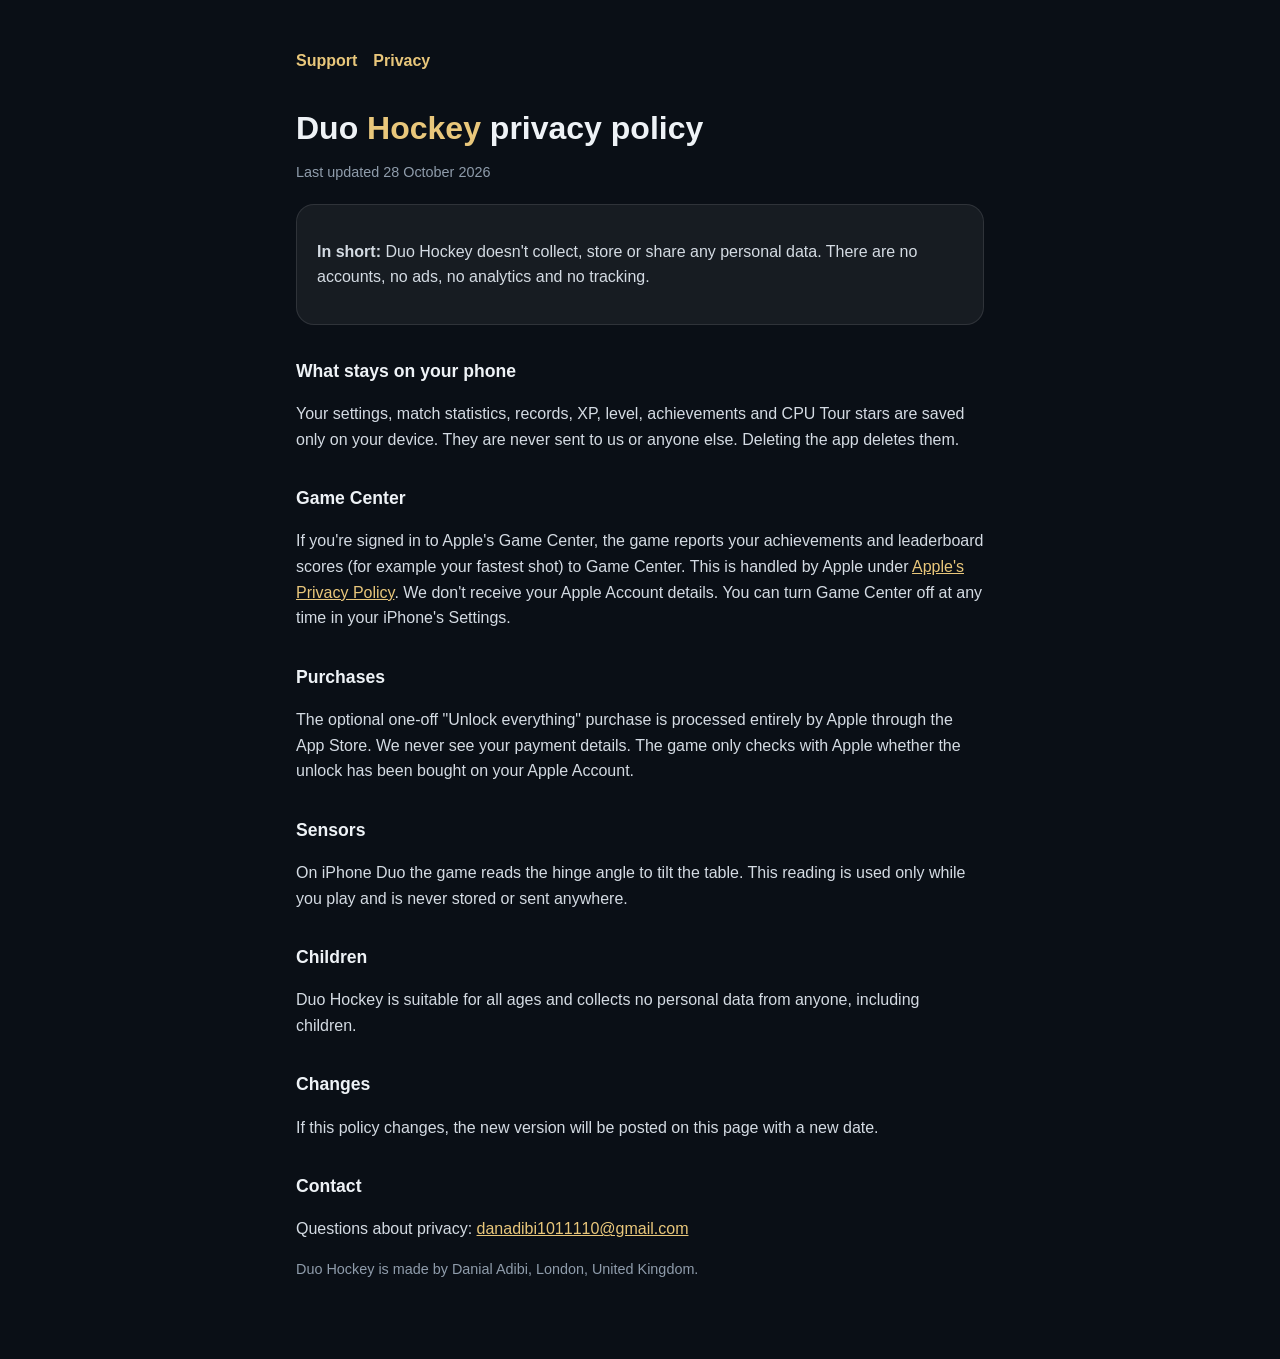
==== privacy.html @ e798f8a5 "Duo Hockey support and privacy pages Co-Authored-By: Claude Opus 5.5 <noreply@anthropic.com> Claude-" ====
<!doctype html>
<html lang="en-GB"><head><meta charset="utf-8"><meta name="viewport" content="width=device-width,initial-scale=1">
<title>Duo Hockey Privacy Policy</title><link rel="stylesheet" href="style.css"></head>
<body><main>
<nav><a href="index.html">Support</a><a href="privacy.html">Privacy</a></nav>
<h1>Duo <i>Hockey</i> privacy policy</h1>
<p class="muted">Last updated 28 October 2026</p>

<div class="card"><p><strong>In short:</strong> Duo Hockey doesn't collect, store or share any personal data. There are no accounts, no ads, no analytics and no tracking.</p></div>

<h2>What stays on your phone</h2>
<p>Your settings, match statistics, records, XP, level, achievements and CPU Tour stars are saved only on your device. They are never sent to us or anyone else. Deleting the app deletes them.</p>

<h2>Game Center</h2>
<p>If you're signed in to Apple's Game Center, the game reports your achievements and leaderboard scores (for example your fastest shot) to Game Center. This is handled by Apple under <a href="https://www.apple.com/legal/privacy/">Apple's Privacy Policy</a>. We don't receive your Apple Account details. You can turn Game Center off at any time in your iPhone's Settings.</p>

<h2>Purchases</h2>
<p>The optional one-off "Unlock everything" purchase is processed entirely by Apple through the App Store. We never see your payment details. The game only checks with Apple whether the unlock has been bought on your Apple Account.</p>

<h2>Sensors</h2>
<p>On iPhone Duo the game reads the hinge angle to tilt the table. This reading is used only while you play and is never stored or sent anywhere.</p>

<h2>Children</h2>
<p>Duo Hockey is suitable for all ages and collects no personal data from anyone, including children.</p>

<h2>Changes</h2>
<p>If this policy changes, the new version will be posted on this page with a new date.</p>

<h2>Contact</h2>
<p>Questions about privacy: <a href="mailto:danadibi1011110@gmail.com">danadibi1011110@gmail.com</a></p>
<p class="muted">Duo Hockey is made by Danial Adibi, London, United Kingdom.</p>
</main></body></html>
---- style.css ----
:root{--bg:#0a0f16;--text:#eef2f6;--muted:#8f9cab;--champ:#e9c77b;--card:rgba(255,255,255,.055);--hair:rgba(255,255,255,.1)}
*{box-sizing:border-box}body{margin:0;background:var(--bg);color:var(--text);font:16px/1.6 -apple-system,BlinkMacSystemFont,"Segoe UI",sans-serif}
main{max-width:720px;margin:0 auto;padding:48px 16px 64px}
h1{font-size:2rem;line-height:1.15;margin:0 0 6px}h1 i{font-style:normal;color:var(--champ)}
h2{font-size:1.1rem;margin:32px 0 6px}p,li{color:#d4dbe3}.muted{color:var(--muted);font-size:.9rem}
a{color:var(--champ)}.card{background:var(--card);border:1px solid var(--hair);border-radius:18px;padding:18px 20px;margin-top:20px}
nav{display:flex;gap:16px;margin-bottom:36px;font-weight:600}nav a{text-decoration:none}
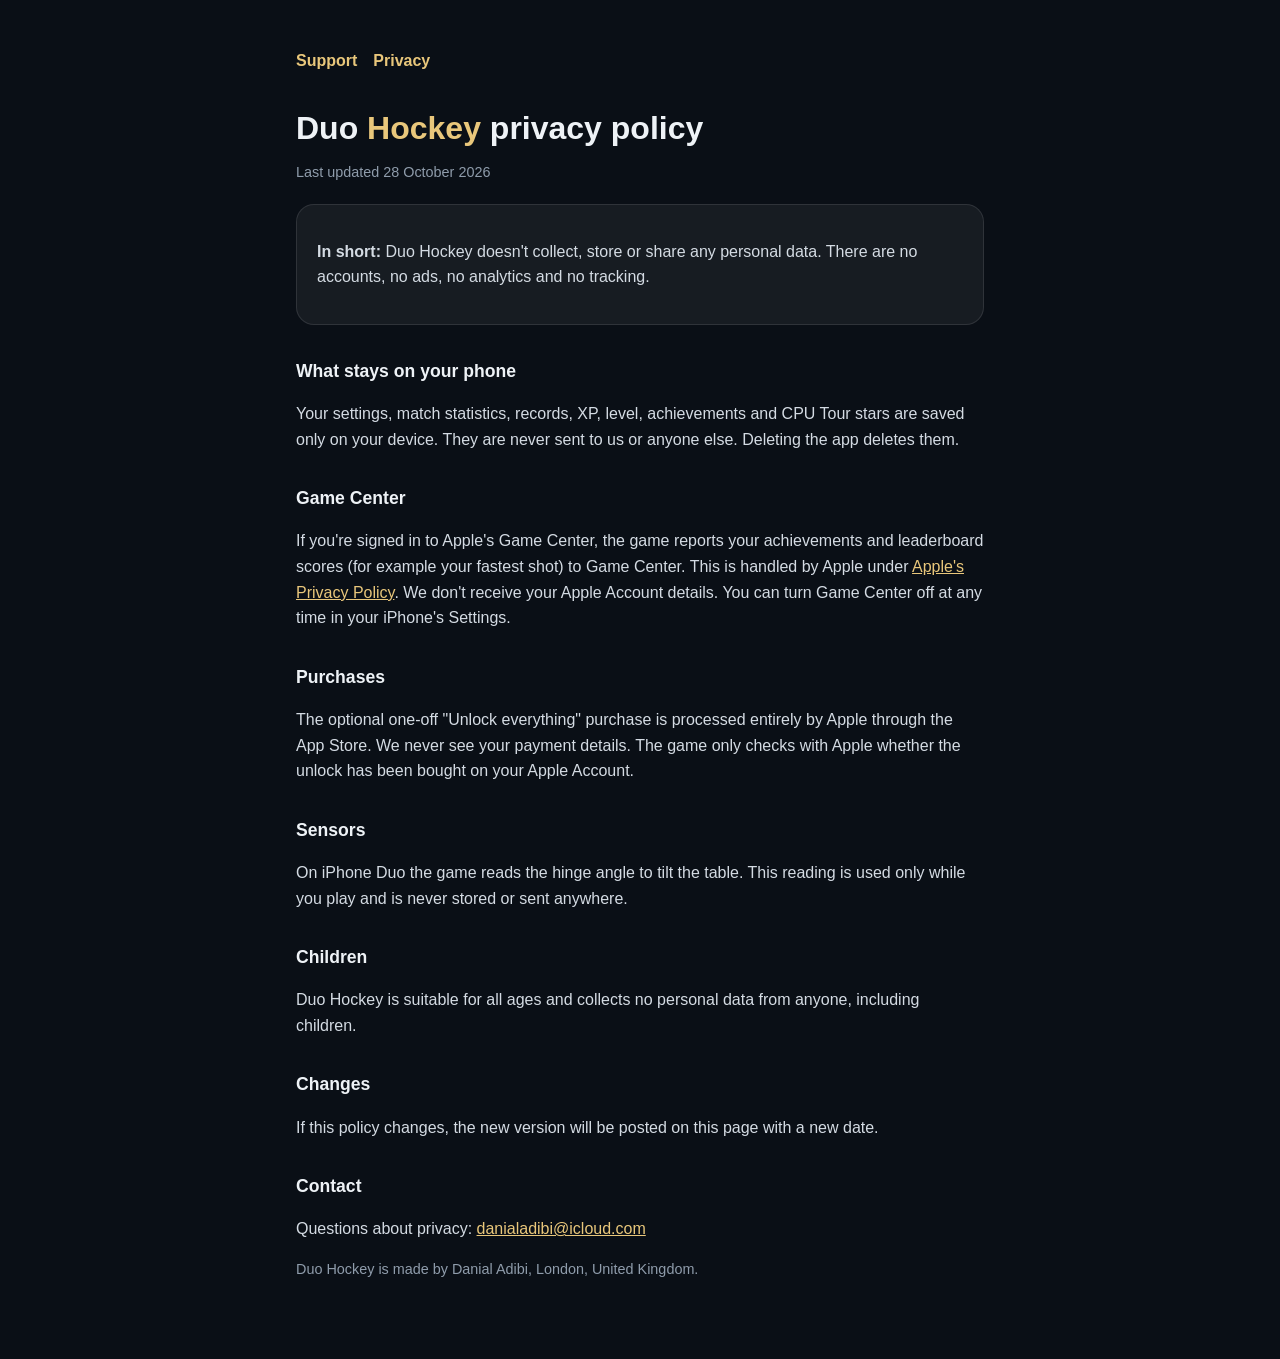
==== commit 21abf762: "Contact email: iCloud Co-Authored-By: Claude Opus 5.5 <noreply@anthropic.com> Claude-Session: https:" ====
--- a/privacy.html
+++ b/privacy.html
@@ -27,6 +27,6 @@
 <p>If this policy changes, the new version will be posted on this page with a new date.</p>
 
 <h2>Contact</h2>
-<p>Questions about privacy: <a href="mailto:danadibi1011110@gmail.com">danadibi1011110@gmail.com</a></p>
+<p>Questions about privacy: <a href="mailto:danialadibi@icloud.com">danialadibi@icloud.com</a></p>
 <p class="muted">Duo Hockey is made by Danial Adibi, London, United Kingdom.</p>
 </main></body></html>
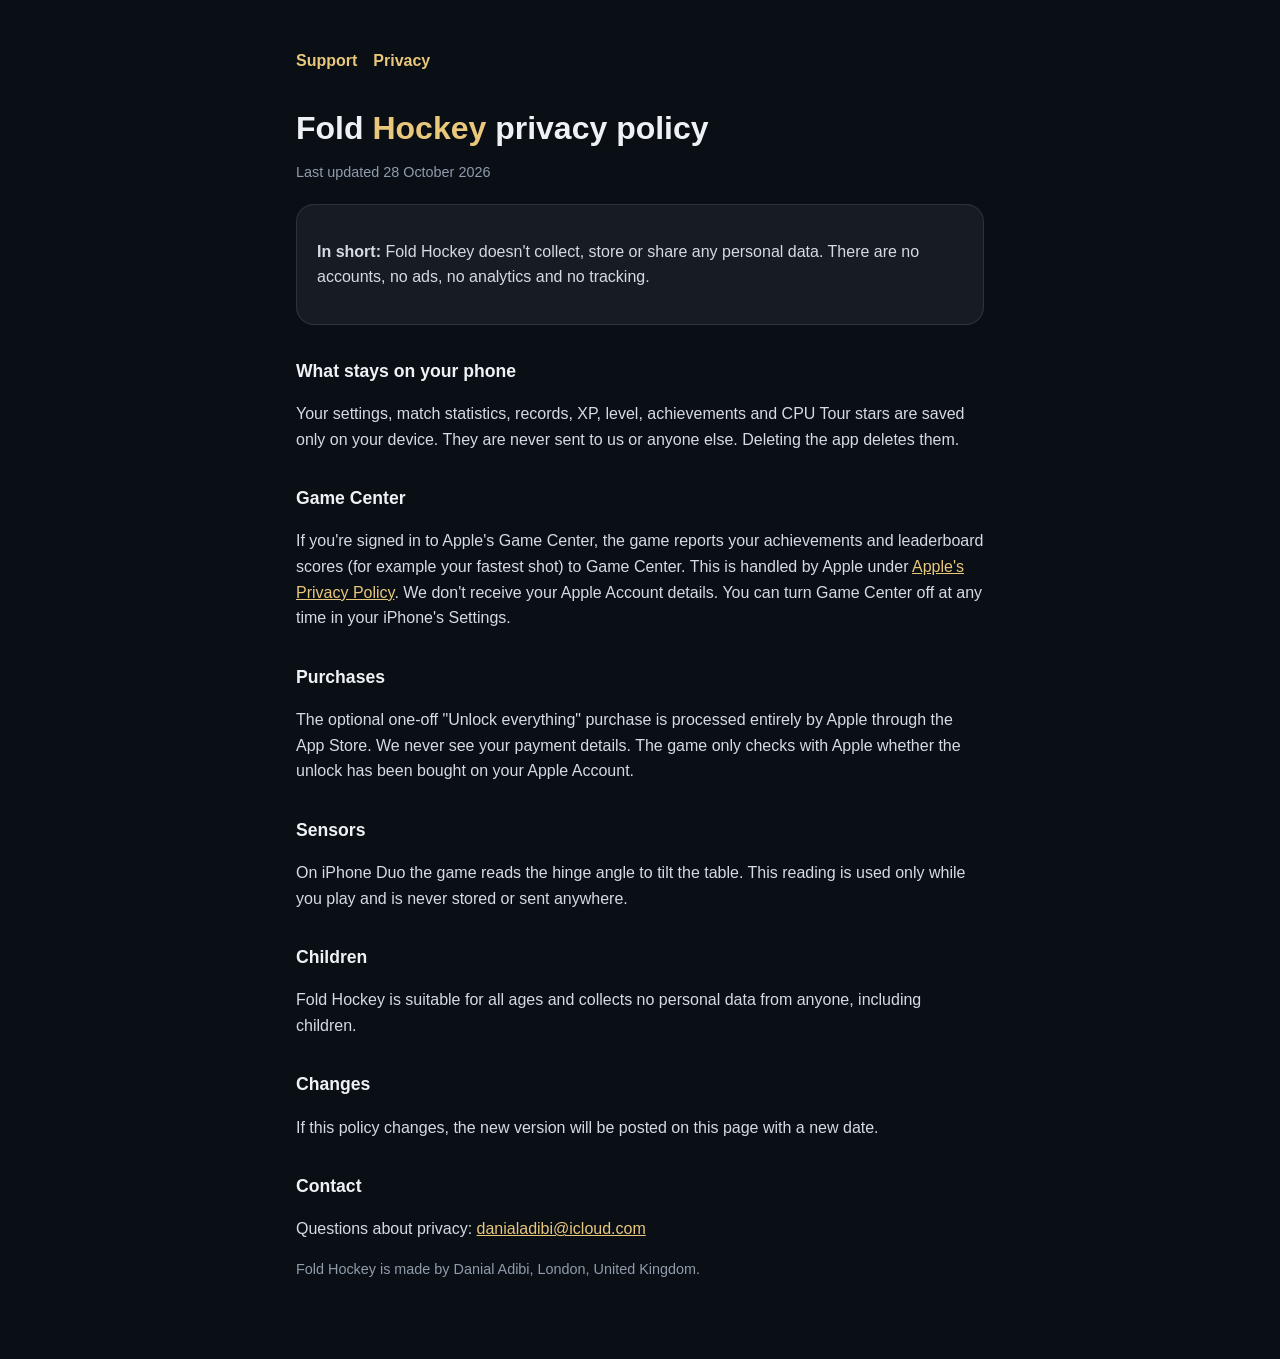
==== commit 48f0dd30: "Rename to Fold Hockey Co-Authored-By: Claude Opus 5.5 <noreply@anthropic.com> Claude-Session: https:" ====
--- a/privacy.html
+++ b/privacy.html
@@ -1,12 +1,12 @@
 <!doctype html>
 <html lang="en-GB"><head><meta charset="utf-8"><meta name="viewport" content="width=device-width,initial-scale=1">
-<title>Duo Hockey Privacy Policy</title><link rel="stylesheet" href="style.css"></head>
+<title>Fold Hockey Privacy Policy</title><link rel="stylesheet" href="style.css"></head>
 <body><main>
 <nav><a href="index.html">Support</a><a href="privacy.html">Privacy</a></nav>
-<h1>Duo <i>Hockey</i> privacy policy</h1>
+<h1>Fold <i>Hockey</i> privacy policy</h1>
 <p class="muted">Last updated 28 October 2026</p>
 
-<div class="card"><p><strong>In short:</strong> Duo Hockey doesn't collect, store or share any personal data. There are no accounts, no ads, no analytics and no tracking.</p></div>
+<div class="card"><p><strong>In short:</strong> Fold Hockey doesn't collect, store or share any personal data. There are no accounts, no ads, no analytics and no tracking.</p></div>
 
 <h2>What stays on your phone</h2>
 <p>Your settings, match statistics, records, XP, level, achievements and CPU Tour stars are saved only on your device. They are never sent to us or anyone else. Deleting the app deletes them.</p>
@@ -21,12 +21,12 @@
 <p>On iPhone Duo the game reads the hinge angle to tilt the table. This reading is used only while you play and is never stored or sent anywhere.</p>
 
 <h2>Children</h2>
-<p>Duo Hockey is suitable for all ages and collects no personal data from anyone, including children.</p>
+<p>Fold Hockey is suitable for all ages and collects no personal data from anyone, including children.</p>
 
 <h2>Changes</h2>
 <p>If this policy changes, the new version will be posted on this page with a new date.</p>
 
 <h2>Contact</h2>
 <p>Questions about privacy: <a href="mailto:danialadibi@icloud.com">danialadibi@icloud.com</a></p>
-<p class="muted">Duo Hockey is made by Danial Adibi, London, United Kingdom.</p>
+<p class="muted">Fold Hockey is made by Danial Adibi, London, United Kingdom.</p>
 </main></body></html>
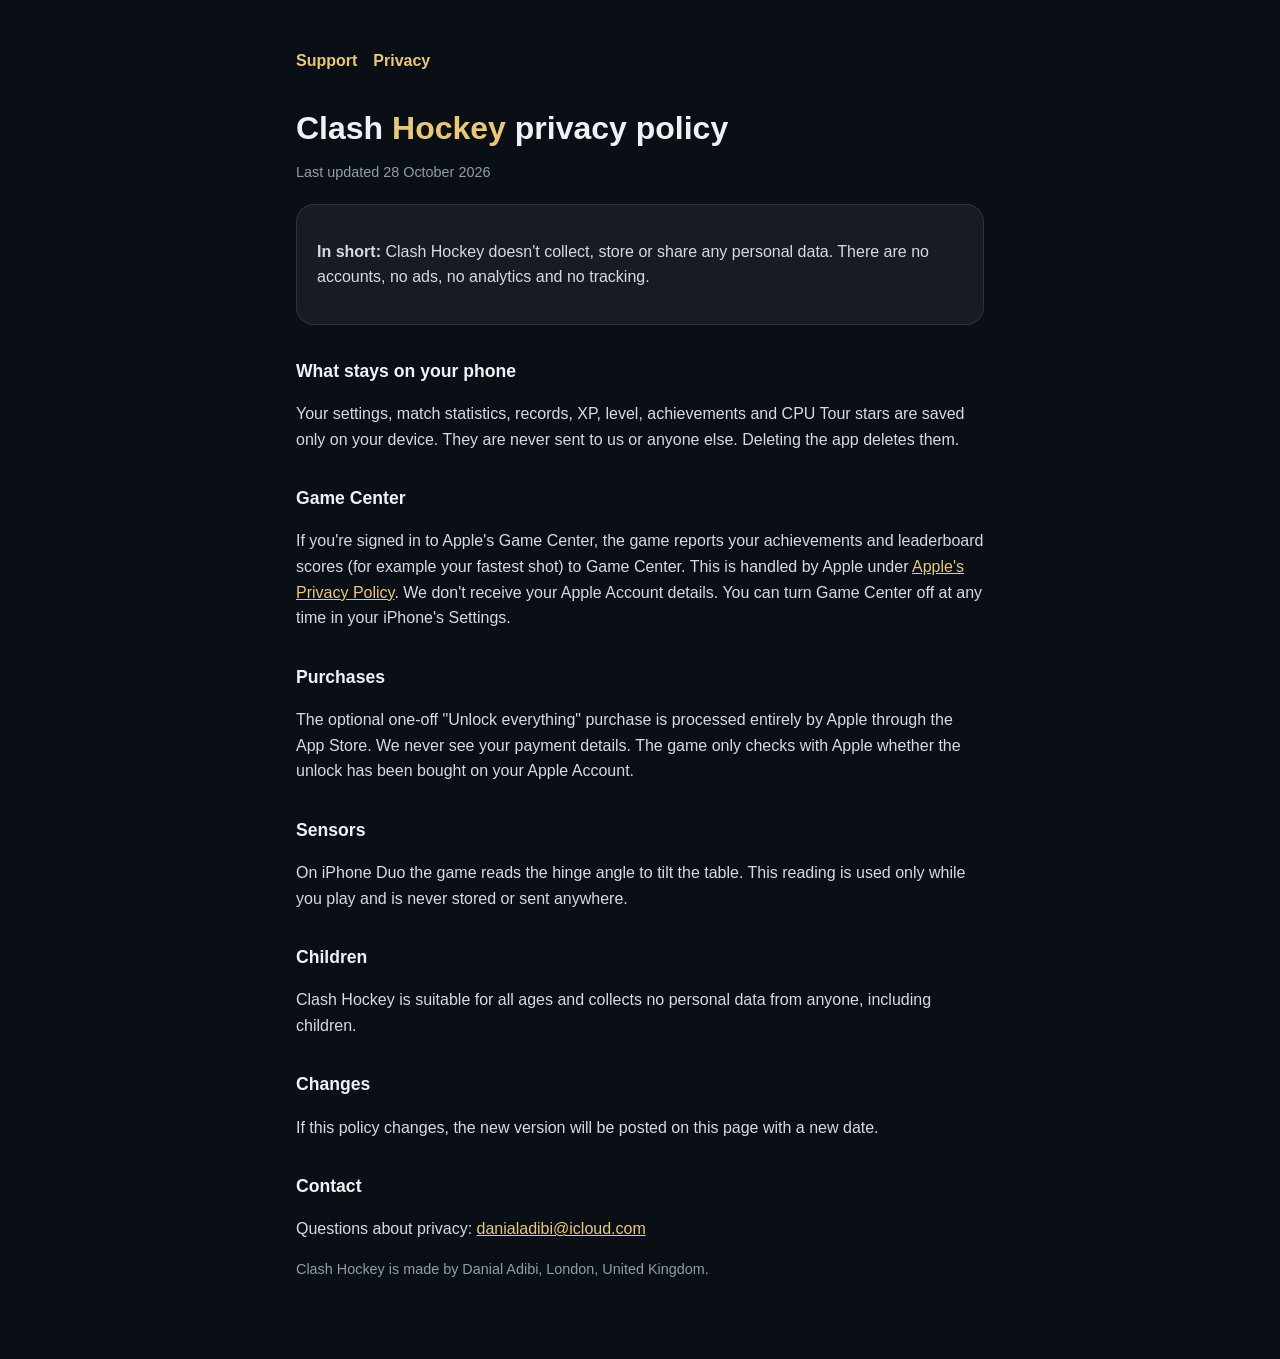
==== commit 7e087c15: "Rename to Clash Hockey Co-Authored-By: Claude Opus 5.5 <noreply@anthropic.com> Claude-Session: https" ====
--- a/privacy.html
+++ b/privacy.html
@@ -1,12 +1,12 @@
 <!doctype html>
 <html lang="en-GB"><head><meta charset="utf-8"><meta name="viewport" content="width=device-width,initial-scale=1">
-<title>Fold Hockey Privacy Policy</title><link rel="stylesheet" href="style.css"></head>
+<title>Clash Hockey Privacy Policy</title><link rel="stylesheet" href="style.css"></head>
 <body><main>
 <nav><a href="index.html">Support</a><a href="privacy.html">Privacy</a></nav>
-<h1>Fold <i>Hockey</i> privacy policy</h1>
+<h1>Clash <i>Hockey</i> privacy policy</h1>
 <p class="muted">Last updated 28 October 2026</p>
 
-<div class="card"><p><strong>In short:</strong> Fold Hockey doesn't collect, store or share any personal data. There are no accounts, no ads, no analytics and no tracking.</p></div>
+<div class="card"><p><strong>In short:</strong> Clash Hockey doesn't collect, store or share any personal data. There are no accounts, no ads, no analytics and no tracking.</p></div>
 
 <h2>What stays on your phone</h2>
 <p>Your settings, match statistics, records, XP, level, achievements and CPU Tour stars are saved only on your device. They are never sent to us or anyone else. Deleting the app deletes them.</p>
@@ -21,12 +21,12 @@
 <p>On iPhone Duo the game reads the hinge angle to tilt the table. This reading is used only while you play and is never stored or sent anywhere.</p>
 
 <h2>Children</h2>
-<p>Fold Hockey is suitable for all ages and collects no personal data from anyone, including children.</p>
+<p>Clash Hockey is suitable for all ages and collects no personal data from anyone, including children.</p>
 
 <h2>Changes</h2>
 <p>If this policy changes, the new version will be posted on this page with a new date.</p>
 
 <h2>Contact</h2>
 <p>Questions about privacy: <a href="mailto:danialadibi@icloud.com">danialadibi@icloud.com</a></p>
-<p class="muted">Fold Hockey is made by Danial Adibi, London, United Kingdom.</p>
+<p class="muted">Clash Hockey is made by Danial Adibi, London, United Kingdom.</p>
 </main></body></html>
